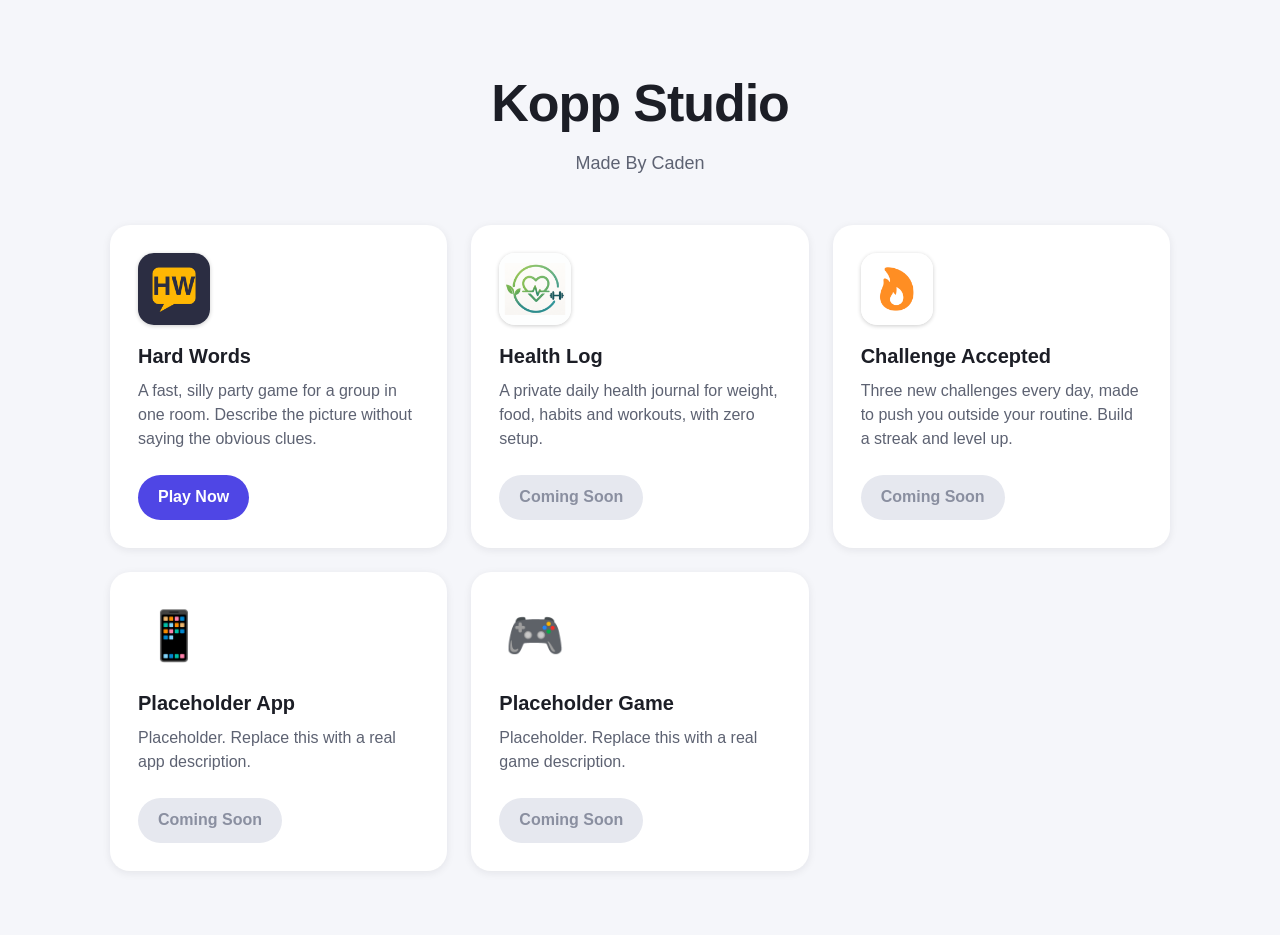
==== index.html @ 000d6232 "Add Kopp Studio app showcase site Co-Authored-By: Claude Sonnet 5 <noreply@anthropic.com>" ====
<!DOCTYPE html>
<html lang="en">
<head>
  <meta charset="utf-8">
  <meta name="viewport" content="width=device-width, initial-scale=1">
  <meta name="description" content="Apps and games made by Caden.">
  <title>Kopp Studio</title>
  <link rel="stylesheet" href="style.css">
  <script src="script.js" defer></script>
</head>
<body>
  <header class="site-header">
    <h1>Kopp Studio</h1>
    <p class="tagline">Made By Caden</p>
  </header>

  <main>
    <div id="app-grid" class="app-grid"></div>
    <noscript><p class="noscript">Please enable JavaScript to see the apps.</p></noscript>
  </main>
</body>
</html>
---- style.css ----
:root {
  --bg: #f5f6fa;
  --card-bg: #ffffff;
  --text: #1c1e26;
  --muted: #5d6272;
  --accent: #4f46e5;
  --accent-hover: #4338ca;
  --shadow: 0 2px 8px rgba(20, 24, 40, 0.08);
  --shadow-hover: 0 12px 28px rgba(20, 24, 40, 0.16);
  --disabled-bg: #e6e8ef;
  --disabled-text: #8a8fa0;
}

@media (prefers-color-scheme: dark) {
  :root {
    --bg: #12141a;
    --card-bg: #1c1f28;
    --text: #f1f2f6;
    --muted: #a3a8b8;
    --accent: #7c74ff;
    --accent-hover: #918bff;
    --shadow: 0 2px 8px rgba(0, 0, 0, 0.4);
    --shadow-hover: 0 12px 28px rgba(0, 0, 0, 0.55);
    --disabled-bg: #2a2e3a;
    --disabled-text: #7b8093;
  }
}

* { box-sizing: border-box; }

body {
  margin: 0;
  background: var(--bg);
  color: var(--text);
  font-family: -apple-system, BlinkMacSystemFont, "Segoe UI", Roboto, Helvetica, Arial, sans-serif;
  line-height: 1.5;
}

.site-header {
  text-align: center;
  padding: 4rem 1.25rem 2rem;
}

.site-header h1 {
  margin: 0;
  font-size: clamp(2rem, 6vw, 3.25rem);
  letter-spacing: -0.02em;
}

.tagline {
  margin: 0.5rem 0 0;
  font-size: 1.125rem;
  color: var(--muted);
}

main {
  max-width: 1100px;
  margin: 0 auto;
  padding: 1rem 1.25rem 4rem;
}

.app-grid {
  display: grid;
  grid-template-columns: 1fr;
  gap: 1.5rem;
}

@media (min-width: 600px) {
  .app-grid { grid-template-columns: repeat(2, 1fr); }
}

@media (min-width: 1024px) {
  .app-grid { grid-template-columns: repeat(3, 1fr); }
}

/* Keep a lone card from stretching across the whole page. */
.app-grid > .card:only-child {
  grid-column: 1 / -1;
  max-width: 360px;
  width: 100%;
  justify-self: center;
}

.card {
  display: flex;
  flex-direction: column;
  align-items: flex-start;
  padding: 1.75rem;
  background: var(--card-bg);
  border-radius: 1.25rem;
  box-shadow: var(--shadow);
  transition: transform 0.2s ease, box-shadow 0.2s ease;
}

@media (hover: hover) {
  .card:hover {
    transform: translateY(-6px);
    box-shadow: var(--shadow-hover);
  }
}

.card-icon {
  width: 72px;
  height: 72px;
  margin-bottom: 1rem;
  display: flex;
  align-items: center;
  justify-content: center;
  font-size: 3rem;
  line-height: 1;
}

.card-icon img {
  width: 100%;
  height: 100%;
  border-radius: 22%;
  object-fit: cover;
  box-shadow: 0 1px 4px rgba(0, 0, 0, 0.2);
}

.card-name {
  margin: 0 0 0.5rem;
  font-size: 1.25rem;
}

.card-desc {
  margin: 0 0 1.5rem;
  color: var(--muted);
  flex: 1;
}

.btn {
  display: inline-block;
  padding: 0.65rem 1.25rem;
  border-radius: 999px;
  background: var(--accent);
  color: #fff;
  font-weight: 600;
  text-decoration: none;
  transition: background 0.2s ease;
}

.btn:hover,
.btn:focus-visible { background: var(--accent-hover); }

.btn:focus-visible {
  outline: 3px solid var(--accent);
  outline-offset: 3px;
}

.btn.disabled {
  background: var(--disabled-bg);
  color: var(--disabled-text);
  cursor: default;
  user-select: none;
}

.noscript {
  text-align: center;
  color: var(--muted);
}
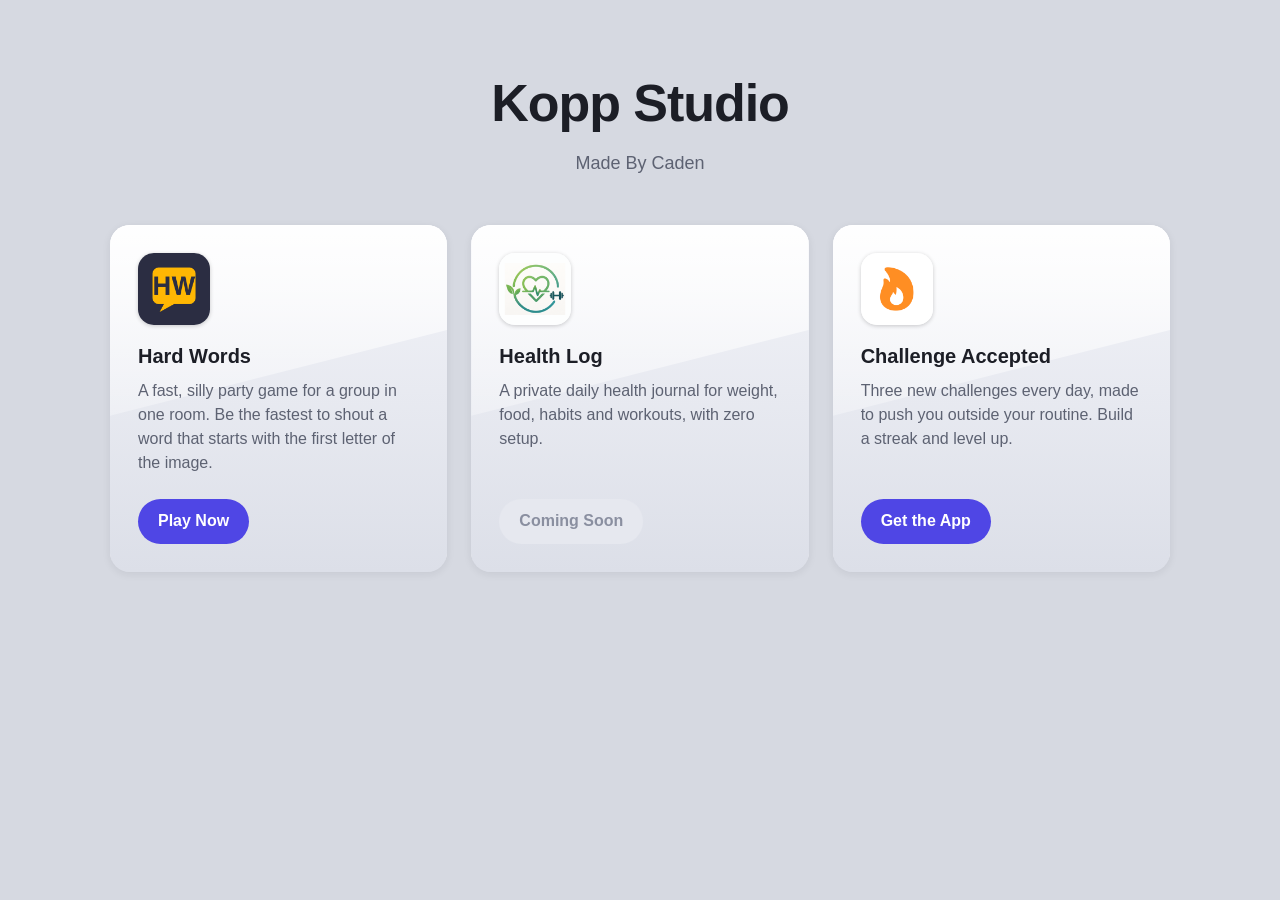
==== commit 6c798345: "Make site installable as a PWA with Kopp icon Co-Authored-By: Claude Sonnet 5 <noreply@anthropic.com" ====
--- a/index.html
+++ b/index.html
@@ -5,6 +5,13 @@
   <meta name="viewport" content="width=device-width, initial-scale=1">
   <meta name="description" content="Apps and games made by Caden.">
   <title>Kopp Studio</title>
+  <meta name="theme-color" content="#d6d9e1" media="(prefers-color-scheme: light)">
+  <meta name="theme-color" content="#12141a" media="(prefers-color-scheme: dark)">
+  <meta name="apple-mobile-web-app-capable" content="yes">
+  <meta name="apple-mobile-web-app-title" content="Kopp">
+  <link rel="manifest" href="manifest.json">
+  <link rel="icon" type="image/png" sizes="32x32" href="icons/favicon-32.png">
+  <link rel="apple-touch-icon" href="icons/apple-touch-icon.png">
   <link rel="stylesheet" href="style.css">
   <script src="script.js" defer></script>
 </head>
--- a/style.css
+++ b/style.css
@@ -1,6 +1,8 @@
 :root {
-  --bg: #f5f6fa;
-  --card-bg: #ffffff;
+  --bg: #d6d9e1;
+  --card-bg: linear-gradient(180deg, #f3f4f9 0%, #dcdfe8 100%);
+  --gloss: linear-gradient(180deg, rgba(255, 255, 255, 0.95), rgba(255, 255, 255, 0.3));
+  --edge: rgba(255, 255, 255, 0.9);
   --text: #1c1e26;
   --muted: #5d6272;
   --accent: #4f46e5;
@@ -14,7 +16,9 @@
 @media (prefers-color-scheme: dark) {
   :root {
     --bg: #12141a;
-    --card-bg: #1c1f28;
+    --card-bg: linear-gradient(180deg, #262a36 0%, #1a1d26 100%);
+    --gloss: linear-gradient(180deg, rgba(255, 255, 255, 0.2), rgba(255, 255, 255, 0.03));
+    --edge: rgba(255, 255, 255, 0.14);
     --text: #f1f2f6;
     --muted: #a3a8b8;
     --accent: #7c74ff;
@@ -85,17 +89,31 @@
   display: flex;
   flex-direction: column;
   align-items: flex-start;
+  position: relative;
+  isolation: isolate;
+  overflow: hidden;
   padding: 1.75rem;
   background: var(--card-bg);
   border-radius: 1.25rem;
-  box-shadow: var(--shadow);
+  box-shadow: var(--shadow), inset 0 1px 0 var(--edge);
   transition: transform 0.2s ease, box-shadow 0.2s ease;
+}
+
+/* Glossy highlight across the top half, cut on a diagonal like a reflection. */
+.card::before {
+  content: "";
+  position: absolute;
+  inset: 0 0 45% 0;
+  z-index: -1;
+  background: var(--gloss);
+  clip-path: polygon(0 0, 100% 0, 100% 55%, 0 100%);
+  pointer-events: none;
 }
 
 @media (hover: hover) {
   .card:hover {
     transform: translateY(-6px);
-    box-shadow: var(--shadow-hover);
+    box-shadow: var(--shadow-hover), inset 0 1px 0 var(--edge);
   }
 }
 
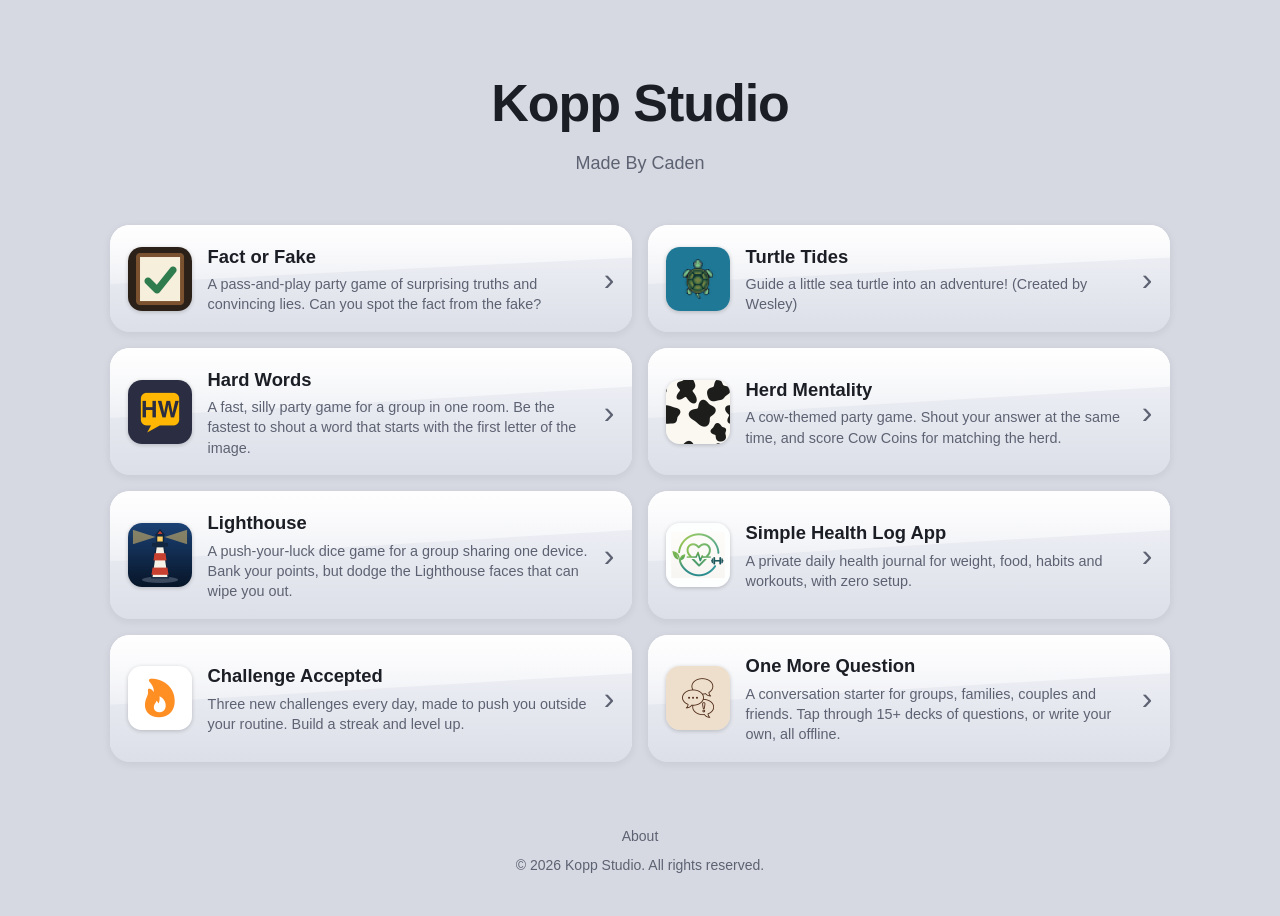
==== commit 85da0cba: "Add About page, footer link and copyright Co-Authored-By: Claude Sonnet 5.5 <noreply@anthropic.com>" ====
--- a/index.html
+++ b/index.html
@@ -25,5 +25,9 @@
     <div id="app-grid" class="app-grid"></div>
     <noscript><p class="noscript">Please enable JavaScript to see the apps.</p></noscript>
   </main>
+
+  <footer class="site-footer"><a href="about.html">About</a>
+    <p class="copyright">&copy; 2026 Kopp Studio. All rights reserved.</p>
+  </footer>
 </body>
 </html>
--- a/style.css
+++ b/style.css
@@ -66,33 +66,31 @@
 .app-grid {
   display: grid;
   grid-template-columns: 1fr;
-  gap: 1.5rem;
-}
-
-@media (min-width: 600px) {
+  gap: 1rem;
+}
+
+@media (min-width: 700px) {
   .app-grid { grid-template-columns: repeat(2, 1fr); }
-}
-
-@media (min-width: 1024px) {
-  .app-grid { grid-template-columns: repeat(3, 1fr); }
 }
 
 /* Keep a lone card from stretching across the whole page. */
 .app-grid > .card:only-child {
   grid-column: 1 / -1;
-  max-width: 360px;
+  max-width: 480px;
   width: 100%;
   justify-self: center;
 }
 
 .card {
   display: flex;
-  flex-direction: column;
-  align-items: flex-start;
+  align-items: center;
+  gap: 1rem;
   position: relative;
   isolation: isolate;
   overflow: hidden;
-  padding: 1.75rem;
+  padding: 1.1rem;
+  color: inherit;
+  text-decoration: none;
   background: var(--card-bg);
   border-radius: 1.25rem;
   box-shadow: var(--shadow), inset 0 1px 0 var(--edge);
@@ -118,9 +116,9 @@
 }
 
 .card-icon {
-  width: 72px;
-  height: 72px;
-  margin-bottom: 1rem;
+  flex: none;
+  width: 64px;
+  height: 64px;
   display: flex;
   align-items: center;
   justify-content: center;
@@ -136,20 +134,29 @@
   box-shadow: 0 1px 4px rgba(0, 0, 0, 0.2);
 }
 
+.card-body {
+  flex: 1;
+  min-width: 0;
+}
+
 .card-name {
-  margin: 0 0 0.5rem;
-  font-size: 1.25rem;
+  margin: 0 0 0.25rem;
+  font-size: 1.15rem;
 }
 
 .card-desc {
-  margin: 0 0 1.5rem;
-  color: var(--muted);
-  flex: 1;
+  margin: 0;
+  color: var(--muted);
+  font-size: 0.9rem;
+  line-height: 1.4;
 }
 
 .btn {
+  flex: none;
+  white-space: nowrap;
   display: inline-block;
-  padding: 0.65rem 1.25rem;
+  padding: 0.4rem 1rem;
+  font-size: 0.9rem;
   border-radius: 999px;
   background: var(--accent);
   color: #fff;
@@ -158,10 +165,21 @@
   transition: background 0.2s ease;
 }
 
-.btn:hover,
-.btn:focus-visible { background: var(--accent-hover); }
-
-.btn:focus-visible {
+.chevron {
+  flex: none;
+  font-size: 2rem;
+  line-height: 1;
+  color: var(--muted);
+  transition: transform 0.2s ease, color 0.2s ease;
+}
+
+.card:hover .chevron,
+.card:focus-visible .chevron {
+  color: var(--accent);
+  transform: translateX(3px);
+}
+
+.card:focus-visible {
   outline: 3px solid var(--accent);
   outline-offset: 3px;
 }
@@ -177,3 +195,51 @@
   text-align: center;
   color: var(--muted);
 }
+
+@media (max-width: 480px) {
+  .btn { padding: 0.35rem 0.8rem; font-size: 0.8rem; }
+}
+
+.site-footer {
+  text-align: center;
+  padding: 0 1.25rem 2.5rem;
+  font-size: 0.875rem;
+}
+
+.site-footer a,
+.tagline a {
+  color: var(--muted);
+  text-decoration: none;
+}
+
+.site-footer a:hover,
+.tagline a:hover { color: var(--accent); text-decoration: underline; }
+
+.doc {
+  max-width: 720px;
+  display: grid;
+  gap: 1rem;
+}
+
+.doc-card {
+  padding: 1.5rem;
+  background: var(--card-bg);
+  border-radius: 1.25rem;
+  box-shadow: var(--shadow), inset 0 1px 0 var(--edge);
+}
+
+.doc-card h2 { margin: 0 0 0.75rem; font-size: 1.35rem; }
+.doc-card h3 { margin: 1.25rem 0 0.25rem; font-size: 1rem; }
+.doc-card p, .doc-card li { color: var(--muted); }
+.doc-card p { margin: 0.5rem 0; }
+.doc-card ul { padding-left: 1.25rem; }
+.doc-card li { margin: 0.5rem 0; }
+.doc-card strong { color: var(--text); }
+.doc-card a { color: var(--accent); }
+.doc-card .updated { font-size: 0.85rem; }
+.doc-card .sign { font-style: italic; }
+
+.copyright {
+  margin: 0.5rem 0 0;
+  color: var(--muted);
+}
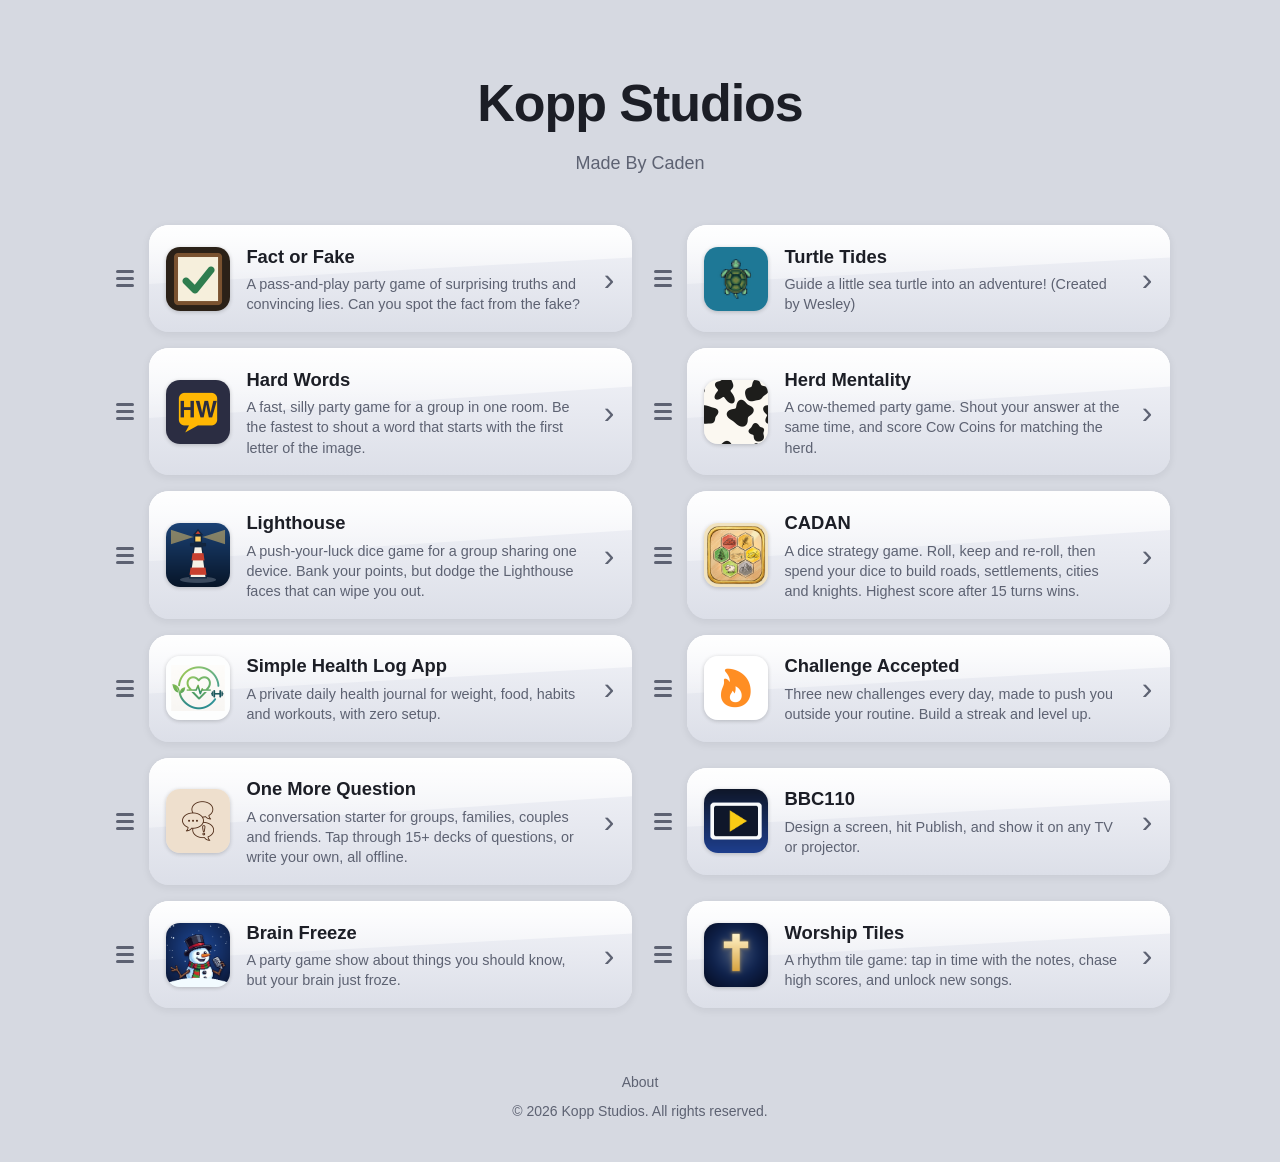
==== commit c66aa5fe: "Rebrand to Kopp Studios Co-Authored-By: Claude Sonnet 5.5 <noreply@anthropic.com>" ====
--- a/index.html
+++ b/index.html
@@ -4,7 +4,7 @@
   <meta charset="utf-8">
   <meta name="viewport" content="width=device-width, initial-scale=1">
   <meta name="description" content="Apps and games made by Caden.">
-  <title>Kopp Studio</title>
+  <title>Kopp Studios</title>
   <meta name="theme-color" content="#d6d9e1" media="(prefers-color-scheme: light)">
   <meta name="theme-color" content="#12141a" media="(prefers-color-scheme: dark)">
   <meta name="apple-mobile-web-app-capable" content="yes">
@@ -17,7 +17,7 @@
 </head>
 <body>
   <header class="site-header">
-    <h1>Kopp Studio</h1>
+    <h1>Kopp Studios</h1>
     <p class="tagline">Made By Caden</p>
   </header>
 
@@ -27,7 +27,7 @@
   </main>
 
   <footer class="site-footer"><a href="about.html">About</a>
-    <p class="copyright">&copy; 2026 Kopp Studio. All rights reserved.</p>
+    <p class="copyright">&copy; 2026 Kopp Studios. All rights reserved.</p>
   </footer>
 </body>
 </html>
--- a/style.css
+++ b/style.css
@@ -74,11 +74,50 @@
 }
 
 /* Keep a lone card from stretching across the whole page. */
-.app-grid > .card:only-child {
+.app-grid > .card-row:only-child {
   grid-column: 1 / -1;
   max-width: 480px;
   width: 100%;
   justify-self: center;
+}
+
+.card-row {
+  display: flex;
+  align-items: center;
+  gap: 0.5rem;
+}
+
+.card-row .card { flex: 1; min-width: 0; }
+
+.card-row.dragging { opacity: 0.35; }
+
+.drag-ghost {
+  position: fixed;
+  z-index: 100;
+  margin: 0;
+  pointer-events: none;
+  opacity: 0.95;
+  transform: scale(1.03);
+  filter: drop-shadow(0 12px 24px rgba(0, 0, 0, 0.3));
+}
+
+.drag-handle {
+  flex: none;
+  display: flex;
+  flex-direction: column;
+  justify-content: center;
+  gap: 4px;
+  padding: 0.75rem 0.4rem;
+  cursor: grab;
+  touch-action: none;
+  user-select: none;
+}
+
+.drag-handle span {
+  width: 18px;
+  height: 3px;
+  border-radius: 2px;
+  background: var(--muted);
 }
 
 .card {
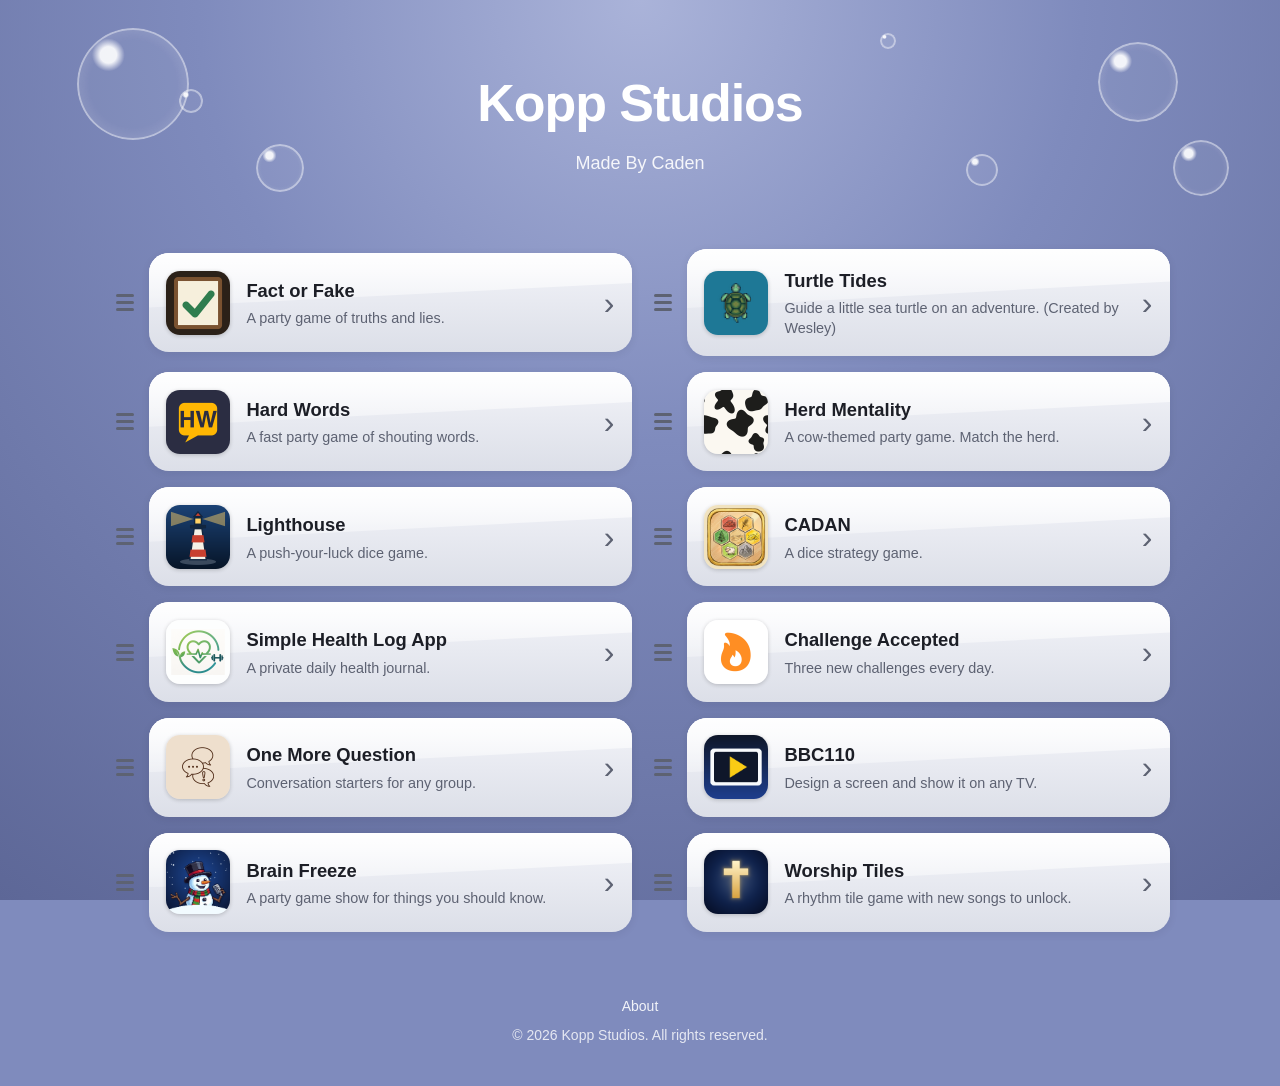
==== commit fafe51ff: "Bubble-themed page background and header Co-Authored-By: Claude Sonnet 5.5 <noreply@anthropic.com>" ====
--- a/index.html
+++ b/index.html
@@ -10,13 +10,14 @@
   <meta name="apple-mobile-web-app-capable" content="yes">
   <meta name="apple-mobile-web-app-title" content="Kopp">
   <link rel="manifest" href="manifest.json">
-  <link rel="icon" type="image/png" sizes="32x32" href="icons/favicon-32.png">
+  <link rel="icon" type="image/png" sizes="32x32" href="icons/favicon-32.png?v=3">
   <link rel="apple-touch-icon" href="icons/apple-touch-icon.png">
   <link rel="stylesheet" href="style.css">
   <script src="script.js" defer></script>
 </head>
 <body>
   <header class="site-header">
+    <span class="bubble b1"></span><span class="bubble b2"></span><span class="bubble b3"></span><span class="bubble b4"></span><span class="bubble b5"></span><span class="bubble b6"></span><span class="bubble b7"></span>
     <h1>Kopp Studios</h1>
     <p class="tagline">Made By Caden</p>
   </header>
--- a/style.css
+++ b/style.css
@@ -34,16 +34,41 @@
 
 body {
   margin: 0;
-  background: var(--bg);
+  background: #7f8bbd radial-gradient(circle at 50% 0%, #aab3d9 0%, #7f8bbd 40%, #5d6797 100%) fixed;
   color: var(--text);
   font-family: -apple-system, BlinkMacSystemFont, "Segoe UI", Roboto, Helvetica, Arial, sans-serif;
   line-height: 1.5;
 }
 
 .site-header {
+  position: relative;
+  overflow: hidden;
   text-align: center;
-  padding: 4rem 1.25rem 2rem;
-}
+  padding: 4rem 1.25rem 3.5rem;
+  color: #fff;
+}
+
+.bubble {
+  position: absolute;
+  border-radius: 50%;
+  pointer-events: none;
+  background:
+    radial-gradient(circle at 28% 24%, rgba(255,255,255,0.9) 0 7%, transparent 14%),
+    radial-gradient(circle at 50% 50%, rgba(255,255,255,0.05) 55%, rgba(255,255,255,0.28) 100%);
+  box-shadow: inset 0 0 0 2px rgba(255,255,255,0.4);
+}
+.b1 { width: 7rem;   height: 7rem;   left: 6%;  top: 12%; }
+.b2 { width: 3rem;   height: 3rem;   left: 20%; top: 62%; }
+.b3 { width: 1.5rem; height: 1.5rem; left: 14%; top: 38%; }
+.b4 { width: 5rem;   height: 5rem;   right: 8%; top: 18%; }
+.b5 { width: 2rem;   height: 2rem;   right: 22%; top: 66%; }
+.b6 { width: 3.5rem; height: 3.5rem; right: 4%;  top: 60%; }
+.b7 { width: 1rem;   height: 1rem;   right: 30%; top: 14%; }
+
+.site-header h1,
+.site-header .tagline { position: relative; }
+
+.site-header .tagline { color: rgba(255,255,255,0.9); }
 
 .site-header h1 {
   margin: 0;
@@ -247,12 +272,12 @@
 
 .site-footer a,
 .tagline a {
-  color: var(--muted);
+  color: rgba(255, 255, 255, 0.9);
   text-decoration: none;
 }
 
 .site-footer a:hover,
-.tagline a:hover { color: var(--accent); text-decoration: underline; }
+.tagline a:hover { color: #fff; text-decoration: underline; }
 
 .doc {
   max-width: 720px;
@@ -280,5 +305,5 @@
 
 .copyright {
   margin: 0.5rem 0 0;
-  color: var(--muted);
-}
+  color: rgba(255, 255, 255, 0.8);
+}
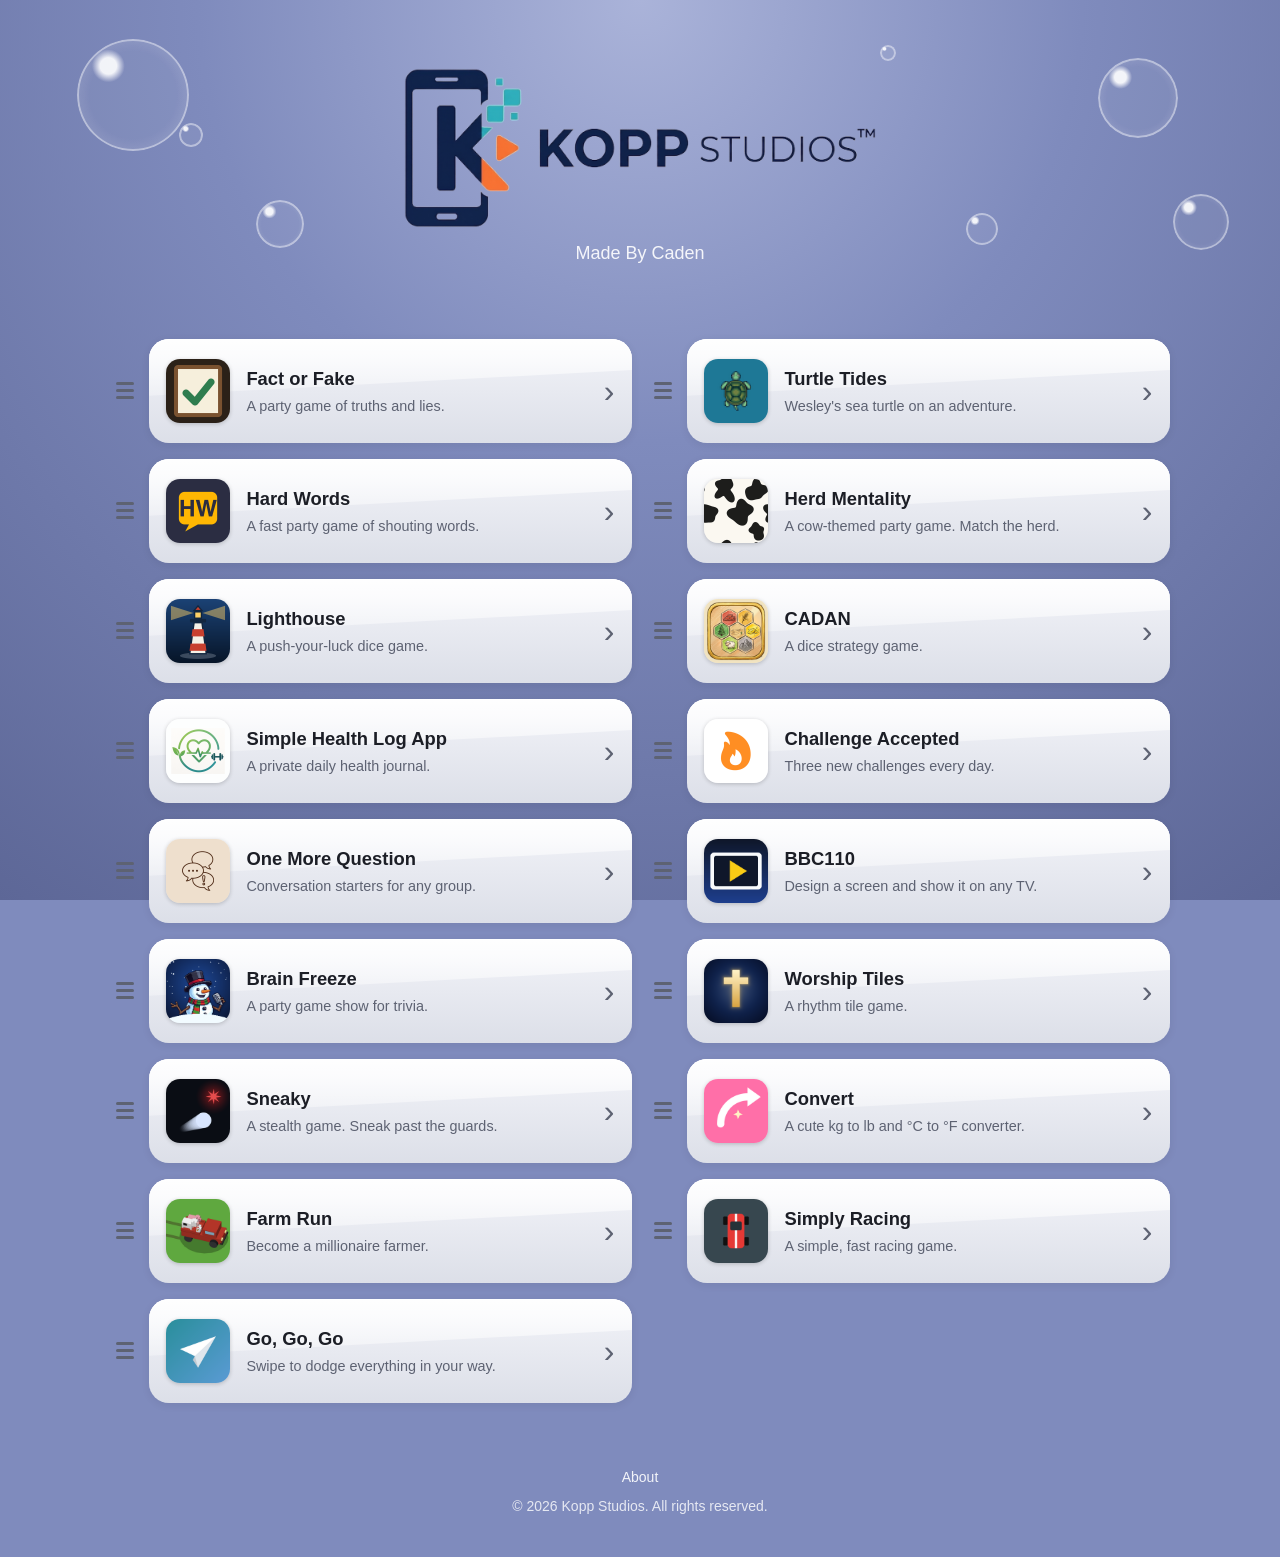
==== commit 7f5cc678: "Replace header title with Kopp Studios logo Co-Authored-By: Claude Sonnet 5.5 <noreply@anthropic.com" ====
--- a/index.html
+++ b/index.html
@@ -18,7 +18,7 @@
 <body>
   <header class="site-header">
     <span class="bubble b1"></span><span class="bubble b2"></span><span class="bubble b3"></span><span class="bubble b4"></span><span class="bubble b5"></span><span class="bubble b6"></span><span class="bubble b7"></span>
-    <h1>Kopp Studios</h1>
+    <h1><img class="logo" src="icons/kopp-studios-logo.png" alt="Kopp Studios"></h1>
     <p class="tagline">Made By Caden</p>
   </header>
 
--- a/style.css
+++ b/style.css
@@ -76,6 +76,13 @@
   letter-spacing: -0.02em;
 }
 
+.site-header .logo {
+  display: block;
+  margin: 0 auto;
+  width: min(86vw, 30rem);
+  height: auto;
+}
+
 .tagline {
   margin: 0.5rem 0 0;
   font-size: 1.125rem;
@@ -149,6 +156,7 @@
   display: flex;
   align-items: center;
   gap: 1rem;
+  min-height: 6.5rem;
   position: relative;
   isolation: isolate;
   overflow: hidden;
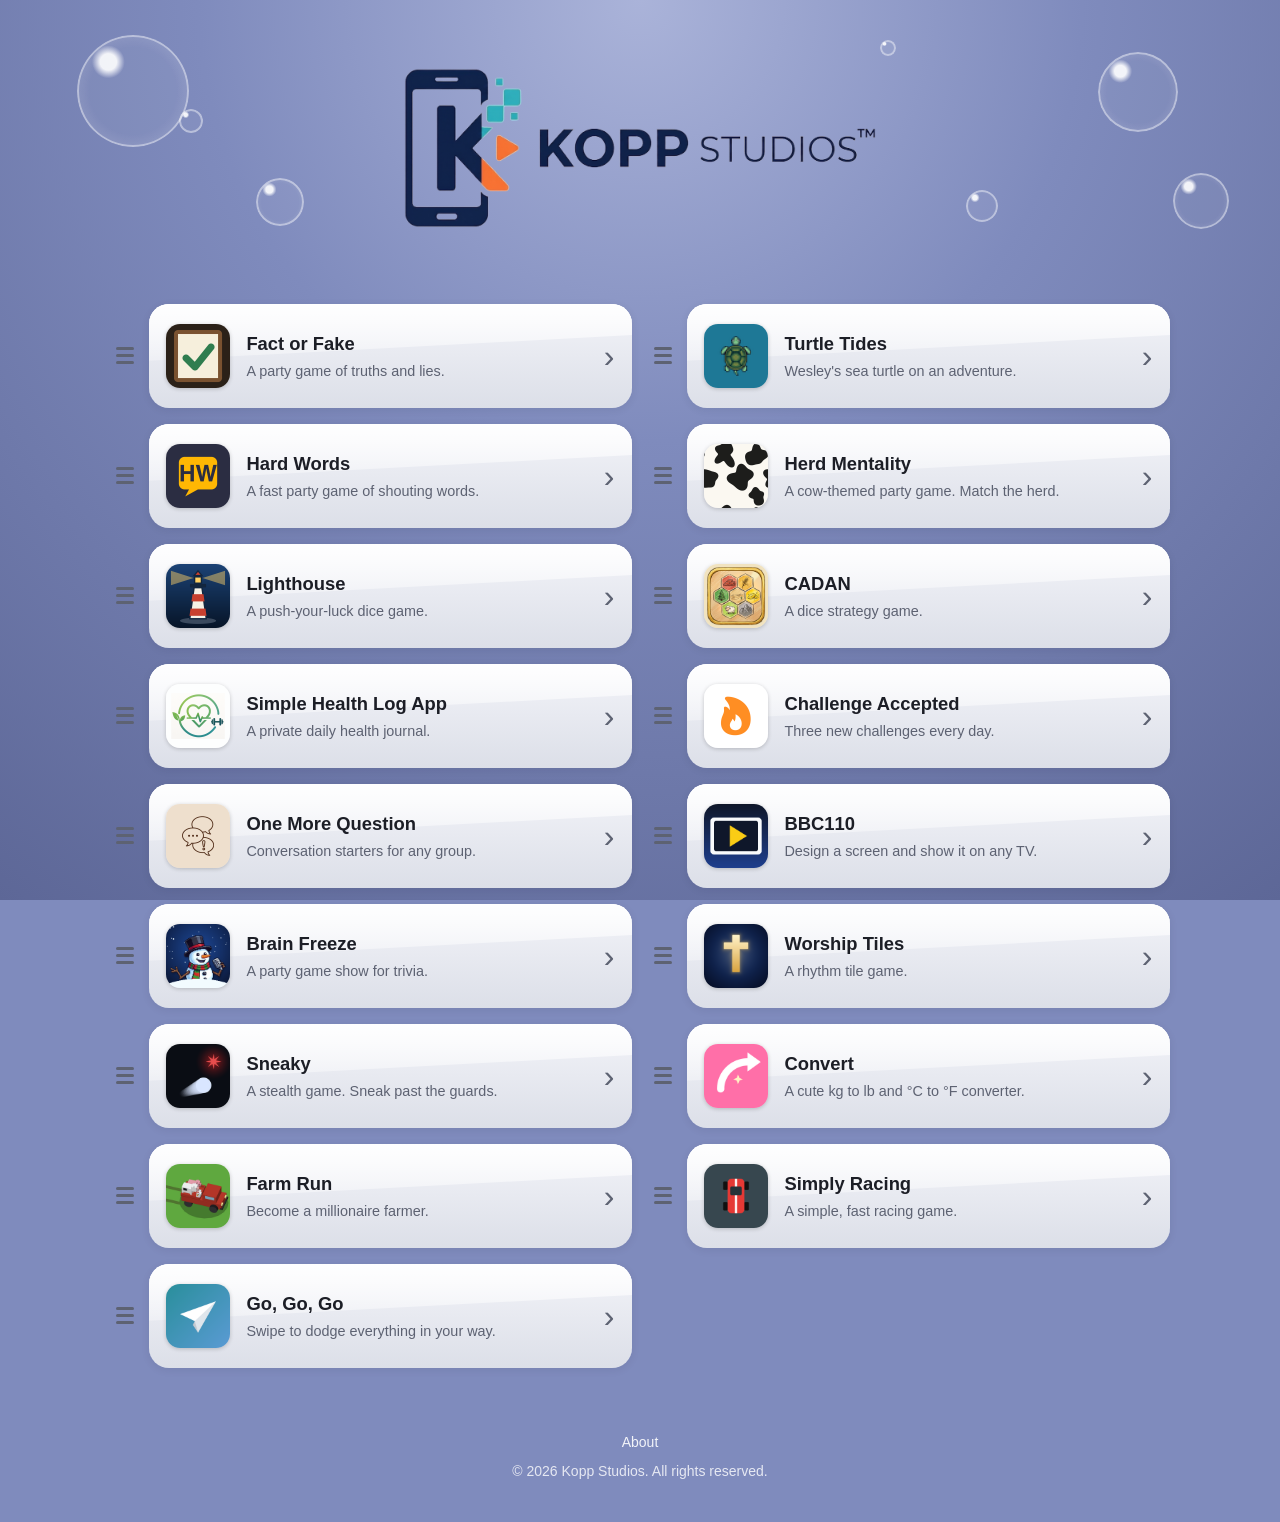
==== commit 7fa60553: "Remove Made By Caden tagline Co-Authored-By: Claude Sonnet 5.5 <noreply@anthropic.com>" ====
--- a/index.html
+++ b/index.html
@@ -19,7 +19,6 @@
   <header class="site-header">
     <span class="bubble b1"></span><span class="bubble b2"></span><span class="bubble b3"></span><span class="bubble b4"></span><span class="bubble b5"></span><span class="bubble b6"></span><span class="bubble b7"></span>
     <h1><img class="logo" src="icons/kopp-studios-logo.png" alt="Kopp Studios"></h1>
-    <p class="tagline">Made By Caden</p>
   </header>
 
   <main>
